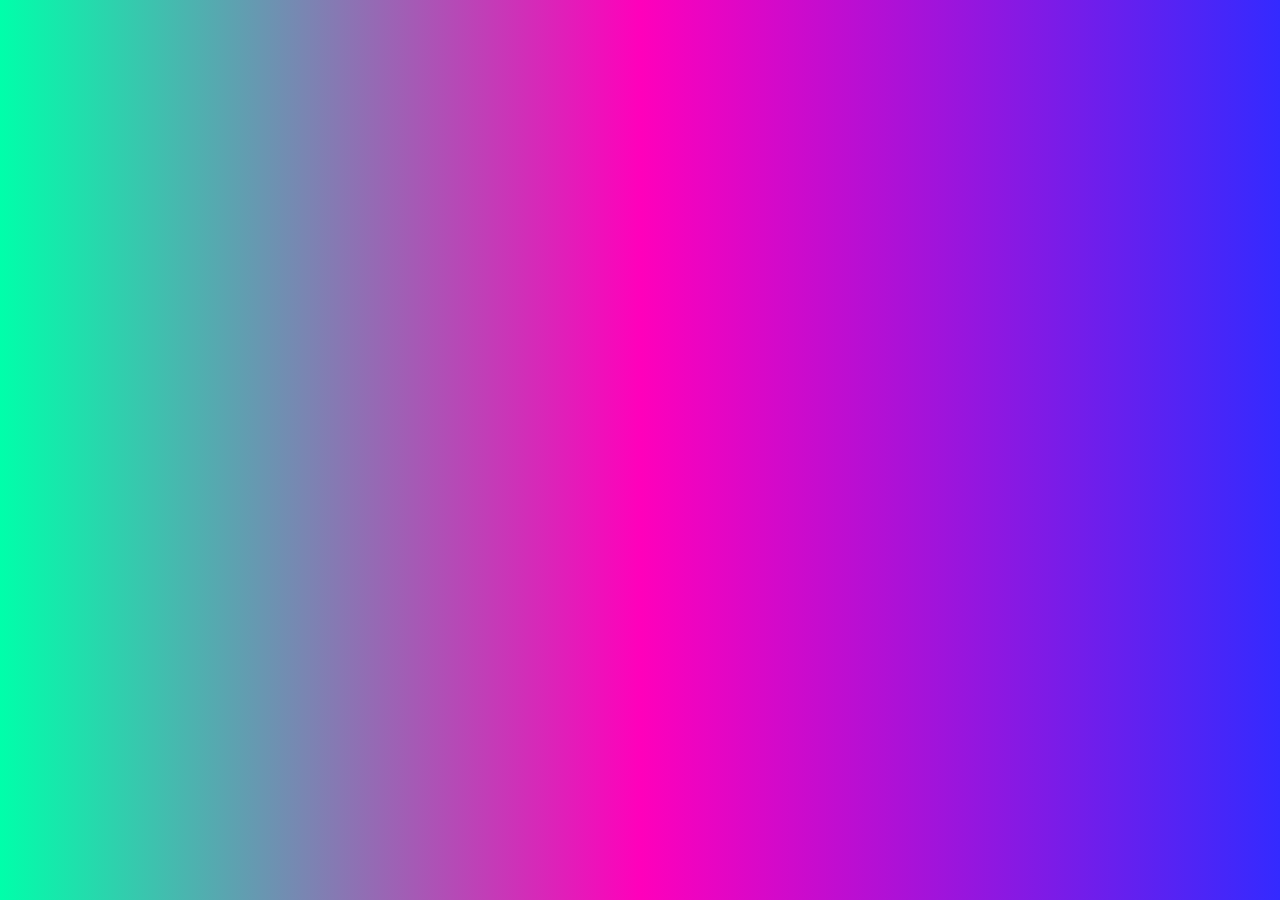
==== tipografias.html @ 95260998 "segundo" ====
<html lang="en">
<head>
  <meta charset="UTF-8">
  <meta name="viewport" content="width=device-width, initial-scale=1.0">
  <title>Tipografía Neón Flex</title>
  <link rel="stylesheet" href="styles.css">
</head>

<body>
  <div class="contenedor">
    
    <img src="" alt="">
  
</div>
</body>
</html>
---- styles.css ----
* {
  margin: 0;
  padding: 0;
  box-sizing: border-box;
}

body {
  display: flex;
  justify-content: center;
  align-items: center;
  height: 100vh;
  background: linear-gradient(to right, #00ffaa, #ff00bb, #342aff);
  animation: changeBackground 2s linear infinite;
}

body {
  display: flex;
  flex-direction: column;
  align-items: center;
  justify-content: center;
  min-height: 100vh;
  font-family: Arial, sans-serif;
  animation: changeBackground 12s linear infinite;
}
  @keyframes changeBackground {
    0% {
      background: linear-gradient(to right, #b42906, #099928, #3c01bb);
      background-size: 400% 400%;
      background-position: 0 50%;
    }
    100% {
      background: linear-gradient(to right, #0392b6, #ba05a8, #c6d404);
      background-size: 400% 400%;
      background-position: 100% 50%;
    }
  }

.contenedor {
  width: 250px;
  position: relative;
}


.logo {
  position: relative;
}

.elipse {
  width: 200%;
  height: auto;
  position: absolute;
  top: 50%;
  left: 50%;
  transform: translate(-50%, -50%);
  animation: rotateAnimation 25s linear infinite;
}

a{
  text-decoration: none;
  color: white;
}

.botones {
  display: flex;
  justify-content: center;
  align-items: center;
  flex-direction: column;
margin-top: 20px;
}

.boton {
  display: flex;
  justify-content: center;
  align-items: center;
  padding: 10px 20px;
  width: 300px;
  height: 50px;
  border: 1px solid white;
  /* background-color: #3f51b5; */
  color: #ffffff;
  text-decoration: none;
  border-radius: 20px;
  font-family: Arial, sans-serif;
  font-size: 16px;
  transition: background-color 0.3s ease;
  margin-top: 20px;
}

.boton:hover {
  background-color: #303f9f;
}

.redes img{
  margin: 20px;
 width: 50px;
}
@media (max-width: 600px) {
  .botones {
      grid-template-columns: repeat(auto-fit, minmax(250px, fr));
  }
}

@media (max-width: 600px) {
  .botones {
      grid-template-columns: repeat(auto-fit, minmax(150px, 1fr));
  }
}



@keyframes rotateAnimation {
  from {
      transform: translate(-50%, -50%) rotate(0deg);
  }
  to {
      transform: translate(-50%, -50%) rotate(360deg);
  }
}

footer {
  text-align: center;
  margin-top: 20px;
}

.redes {
  font-size: 24px;
}

.redes a {
  color: #fff; 
  margin: 0 10px;
}

/* Media query para dispositivos móviles */
@media (max-width: 768px) {
  .redes {
    font-size: 20px;
  }
}


/* MOBILE  */

@media only screen and (max-width: 768px) {
  .contenedor {
    width: 150px;
    position: relative;
  }
}
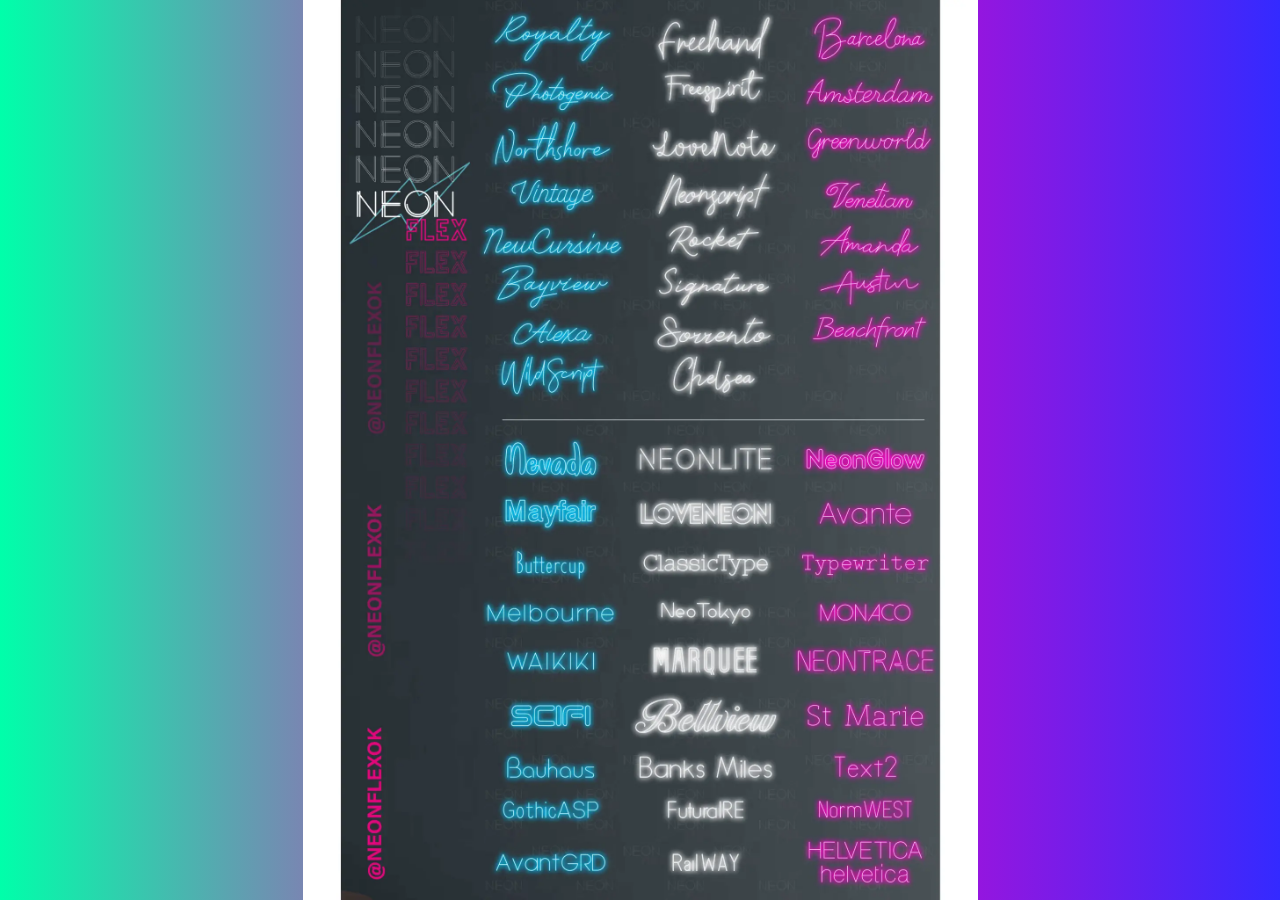
==== commit 78ed7c25: "tipografias" ====
--- a/tipografias.html
+++ b/tipografias.html
@@ -7,9 +7,9 @@
 </head>
 
 <body>
-  <div class="contenedor">
+  <div class="tipos">
     
-    <img src="" alt="">
+    <img src="tipografias.webp" alt="">
   
 </div>
 </body>
--- a/styles.css
+++ b/styles.css
@@ -41,6 +41,18 @@
   position: relative;
 }
 
+.tipos {
+  max-width: 100%;
+  height: auto;
+  overflow: hidden;
+}
+
+.tipos img {
+  width: 100%;
+  height: 100vh;
+  display: block;
+  margin: 0 auto;
+}
 
 .logo {
   position: relative;
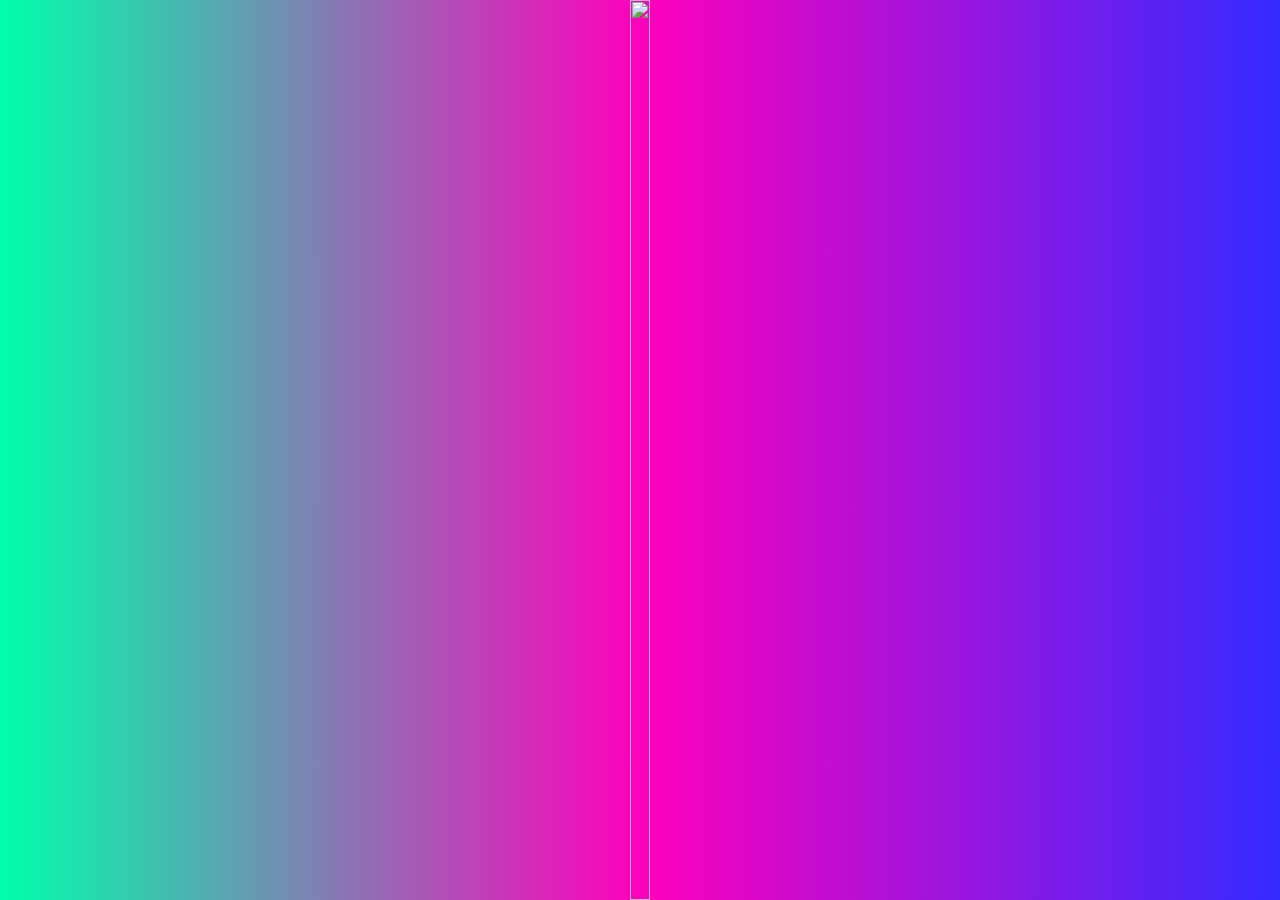
==== commit 249b7448: "tipo" ====
--- a/tipografias.html
+++ b/tipografias.html
@@ -9,7 +9,7 @@
 <body>
   <div class="tipos">
     
-    <img src="tipografias.webp" alt="">
+    <img src="tipografia.png" alt="">
   
 </div>
 </body>
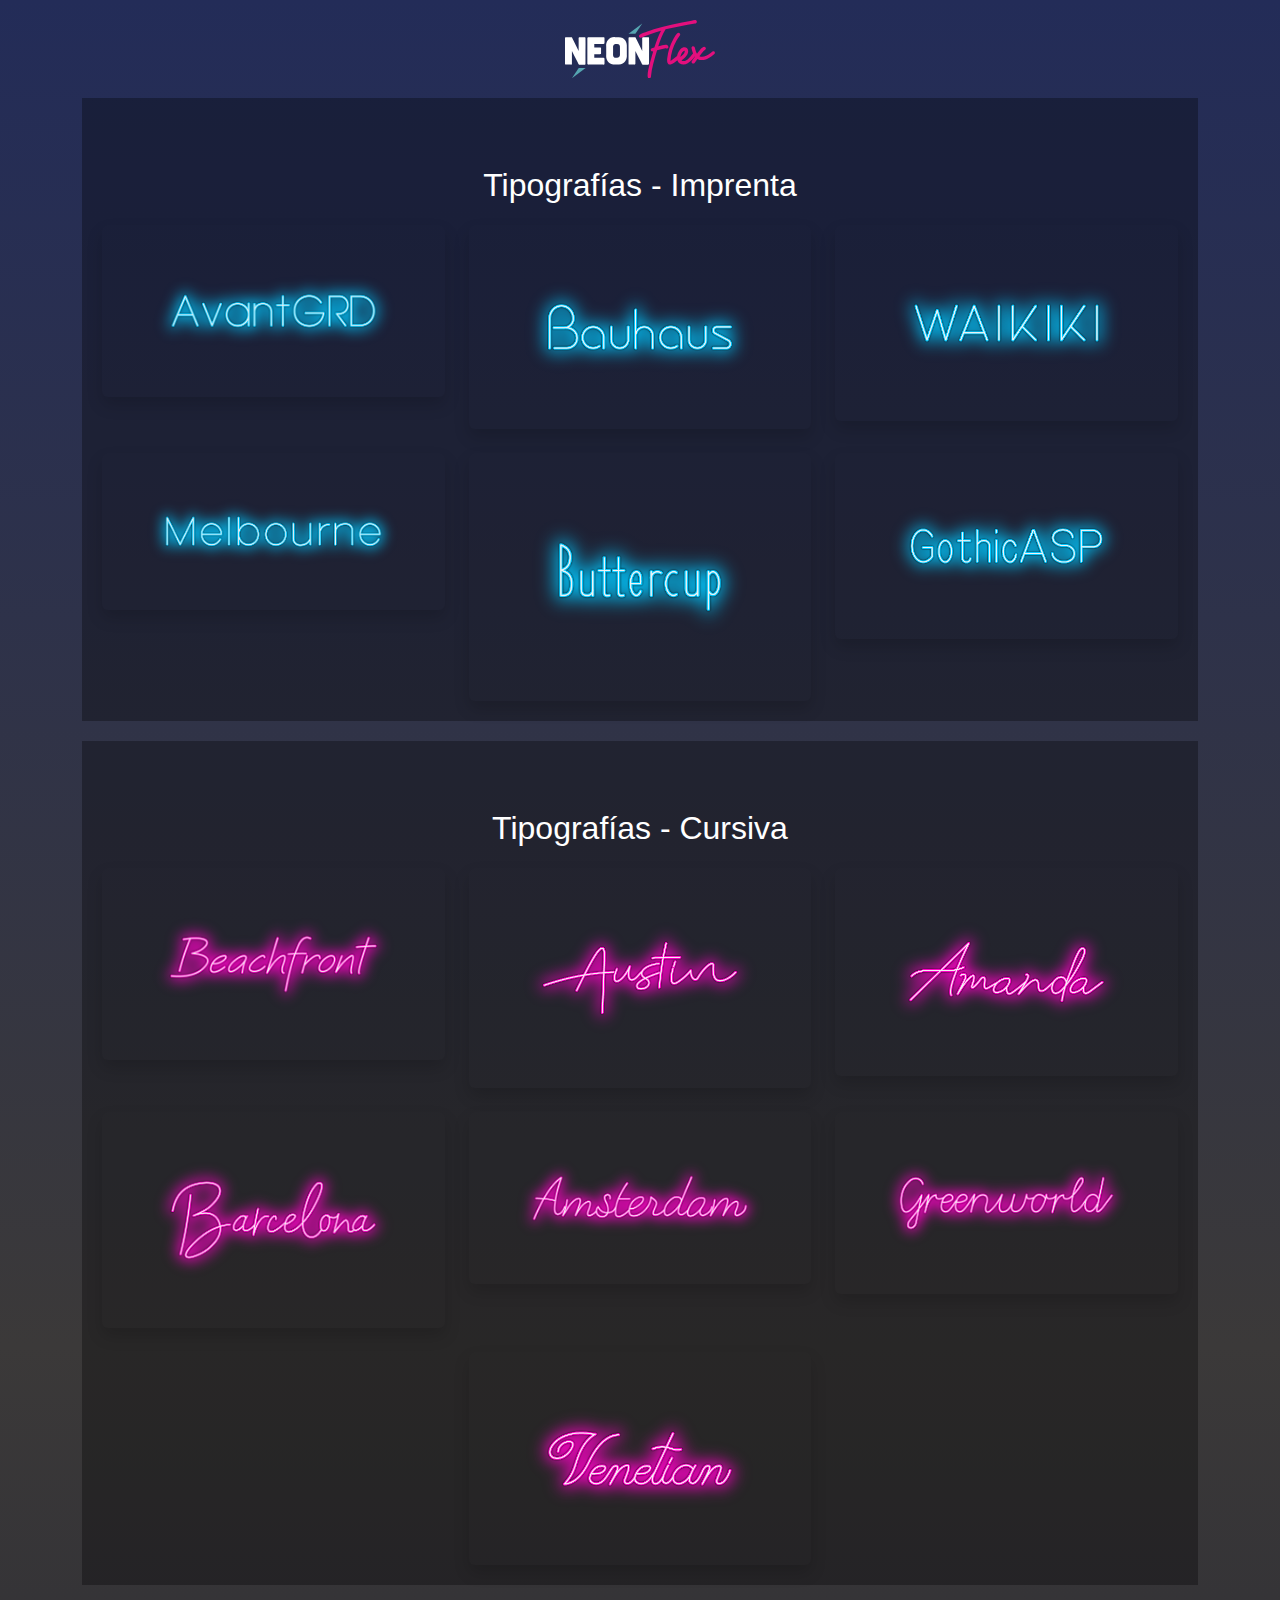
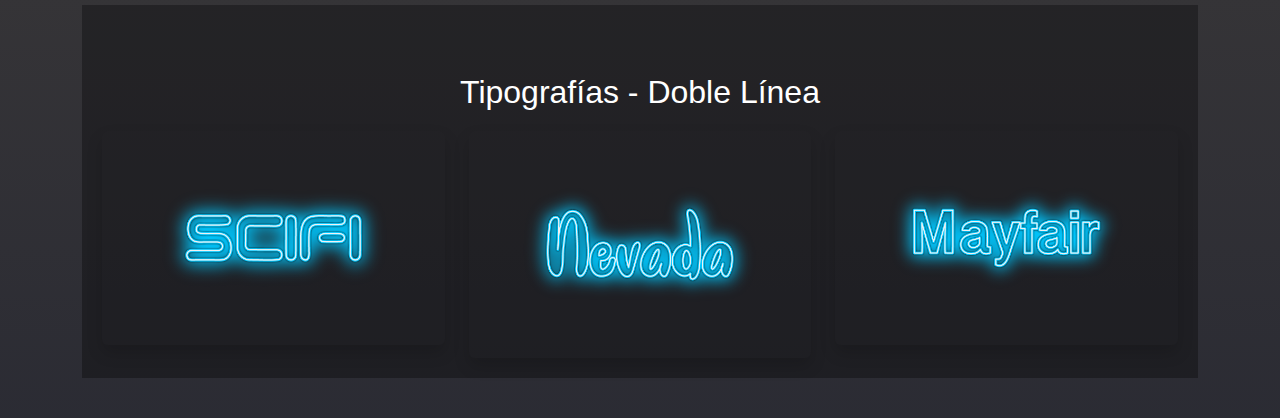
==== commit 1140cdd6: "catalogo de tipografías" ====
--- a/tipografias.html
+++ b/tipografias.html
@@ -1,16 +1,66 @@
-<html lang="en">
 <head>
-  <meta charset="UTF-8">
-  <meta name="viewport" content="width=device-width, initial-scale=1.0">
-  <title>Tipografía Neón Flex</title>
-  <link rel="stylesheet" href="styles.css">
+    <meta charset="UTF-8">
+    <meta name="viewport" content="width=device-width, initial-scale=1.0">
+    <title>Catálogo Tipografías NeonFlex</title>
+    <!-- Bootstrap CSS -->
+    <link href="https://cdn.jsdelivr.net/npm/bootstrap@5.3.0/dist/css/bootstrap.min.css" rel="stylesheet">
+    <link rel="stylesheet" href="styles2.css"> <!-- Archivo CSS externo (opcional) -->
 </head>
 
 <body>
-  <div class="tipos">
-    
-    <img src="tipografia.png" alt="">
-  
-</div>
+    <div class="container my-">
+        <!-- <h1 class="text-center mb-4">Tipografías NeonFlex</h1> -->
+         <div class="logo"><?xml version="1.0" encoding="UTF-8"?>
+            <svg id="Capa_1" data-name="Capa 1" xmlns="http://www.w3.org/2000/svg" viewBox="0 0 30.79 11.97">
+              <defs>
+                <style>
+                  .cls-1 {
+                    fill: #56a6b1;
+                  }
+            
+                  .cls-1, .cls-2, .cls-3 {
+                    stroke-width: 0px;
+                  }
+            
+                  .cls-2 {
+                    fill: #fff;
+                  }
+            
+                  .cls-3 {
+                    fill: #e30f7d;
+                  }
+                </style>
+              </defs>
+              <path class="cls-2" d="M3.97,9.17h-.84c-.15,0-.31.04-.37-.14-.11-.21-.21-.43-.32-.64-.34-.69-.68-1.37-1.02-2.05v2.6c.02.16-.12.24-.26.22H.18c-.26-.02-.16-.33-.18-.51v-3.3c0-.56,0-1.12,0-1.68.03-.16.2-.15.33-.15h.77c.1,0,.21-.02.29.03.07.05.1.16.14.24.07.14.14.28.21.43.35.71.71,1.42,1.06,2.13v-2.35c.01-.13-.04-.28.04-.4.07-.1.21-.06.32-.07h.71c.12,0,.29-.02.33.12.03,1.26,0,2.52,0,3.78v1.16c-.03.24.12.64-.26.59Z"/>
+              <path class="cls-2" d="M17,9.17h-.84c-.15,0-.31.04-.37-.14-.11-.21-.21-.43-.32-.64-.34-.69-.68-1.37-1.02-2.05v2.6c.02.16-.12.24-.26.22h-.97c-.26-.02-.16-.33-.18-.51v-3.3c0-.56,0-1.12,0-1.68.03-.16.21-.15.33-.15h.77c.1,0,.2-.02.29.03.08.05.1.16.15.24.07.14.14.28.21.43.36.71.71,1.42,1.06,2.13v-2.35c.01-.13-.04-.28.04-.4.08-.1.21-.06.32-.07h.71c.12,0,.29-.02.33.12.03,1.26,0,2.52,0,3.78v1.16c-.03.24.12.64-.26.59Z"/>
+              <path class="cls-2" d="M8.11,8.17v.55c0,.35.04.47-.37.44-.3,0-.6,0-.89,0-.36,0-.73,0-1.09,0-.29,0-.59,0-.89,0-.39.05-.25-.34-.28-.59v-4.54c-.03-.6.03-.5.57-.51h2.43c.47,0,.55-.08.52.46v.56c0,.29.01.42-.33.39h-1.77v.69h1.08c.12,0,.28,0,.31.14,0,.37,0,.75,0,1.13-.03.14-.19.14-.31.14h-1.08v.72h1.86c.28-.03.23.23.24.43Z"/>
+              <path class="cls-2" d="M12.69,5.58c.12-1.08-.48-2.06-1.64-2.06h-.79c-1.17-.09-1.93.86-1.8,1.99v1.58c-.1.98.36,1.91,1.41,2.05.4.03.81,0,1.21.01,1.19-.04,1.72-1,1.61-2.1v-1.47ZM11.28,5.74v1.47c0,.37-.33.58-.68.54h-.19c-.62-.03-.55-.6-.54-1.05v-.98c-.03-.29.03-.63.34-.75.12-.05.25-.04.38-.04.57-.04.73.3.69.81Z"/>
+              <path class="cls-1" d="M13.04,2.81l2.82-2.11-1.41,2.11h-1.41Z"/>
+              <path class="cls-1" d="M4.23,9.86l-2.82,2.11,1.41-2.11h1.41Z"/>
+              <path class="cls-3" d="M21.22,5.5c-.13-.79-1.34-.25-1.84-.16-.04.01-.07.02-.11.03-.04.01-.09.02-.13.04.41-1.2.84-2.4,1.51-3.49,1.99-.51,4.02-.87,6.04-1.21.31,0,.51-.39.27-.61-.28-.22-.66.02-.98.03-2.62.46-5.24.95-7.76,1.77-.48.22-3.17.94-3.05,1.39,0,.22.22.4.43.34,1.35-.54,2.7-1.06,4.11-1.44-.57,1.11-.98,2.28-1.37,3.46-.12.03-.24.07-.36.1-.6.06-.46.88.12.69-.18.78-1.62,5.17-.98,5.5.2.12.49-.03.51-.26.17-1.86.75-3.67,1.27-5.46.57-.16,1.13-.34,1.71-.42.07-.02.11.03.17.05.21.07.46-.11.45-.33Z"/>
+              <path class="cls-3" d="M30.68,6.49c-.35-.31-.65.21-.93.37-.61.42-1.41.93-2.15.58.26-.36.5-.73.81-1.04.14-.15.34-.23.46-.39.07-.12.06-.28-.02-.39-.51-.57-1.47.95-1.75,1.32-.14-.23-.25-.49-.32-.76-.07-.22-.08-.48-.22-.67-.21-.24-.63-.06-.6.26.09.37.17.74.32,1.09-.55.6-1.45,2.01-2.38,1.44,3.21-2.2-.04-4.35-.9-.9-.44.35-.85.74-1.34,1,.03-1.47.53-2.93,1.24-4.21.16-.28.34-.55.53-.81.15-.17.33-.42.14-.63-.48-.57-1.13.92-1.37,1.26-.63,1.15-1.04,2.42-1.2,3.72-.09.53-.1,1.53.68,1.4.54-.16.96-.56,1.39-.89.28.94,1.37,1.13,2.12.63.58-.34,1.03-.85,1.45-1.37,0,.01.02.02.03.03-.21.31-.44.61-.65.92-.04.07-.05.15-.03.23.03.17.2.29.37.27.09,0,.18-.06.24-.13.2-.27.39-.54.58-.82.67.4,1.5.24,2.16-.1.48-.24.93-.56,1.32-.93.14-.13.14-.37,0-.5ZM23.98,6.77c.14-.2.3-.42.55-.48.01,0,.03,0,.04,0,.11.55-.52.96-.88,1.29.02-.29.12-.57.29-.81Z"/>
+            </svg></div>
+
+        <!-- Galería Imprenta -->
+        <section>
+            <h2 class="text-center mt-5">Tipografías - Imprenta</h2>
+            <div id="contenedor-imprenta" class="row gy-4 justify-content-center"></div>
+        </section>
+
+        <!-- Galería Cursiva -->
+        <section>
+            <h2 class="text-center mt-5">Tipografías - Cursiva</h2>
+            <div id="contenedor-cursiva" class="row gy-4 justify-content-center"></div>
+        </section>
+
+        <!-- Galería Doble Línea -->
+        <section>
+            <h2 class="text-center mt-5">Tipografías - Doble Línea</h2>
+            <div id="contenedor-doble_linea" class="row gy-4 justify-content-center"></div>
+        </section>
+    </div>
+
+    <!-- Bootstrap JS Bundle -->
+    <script src="https://cdn.jsdelivr.net/npm/bootstrap@5.3.0/dist/js/bootstrap.bundle.min.js"></script>
+    <script src="script.js"></script> <!-- Enlace a tu archivo JS -->
 </body>
-</html>--- a/styles2.css
+++ b/styles2.css
@@ -0,0 +1,60 @@
+body {
+  margin: 0; /* Eliminar márgenes por defecto */
+  padding: 20px;
+  font-family: Arial, sans-serif; /* Cambiar la fuente si es necesario */
+  background: linear-gradient(180deg, #232c58, #3b3939, #1b1e2e, #3c444a); /* Degradado con múltiples colores */
+  background-size: 200% 200%; /* Ampliar el fondo para permitir movimiento */
+  animation: backgroundAnimation 20s ease-in-out infinite; /* Animación con transiciones suaves */
+  color: #ffffff; /* Color del texto */
+}
+
+@keyframes backgroundAnimation {
+  0% {
+    background-position: 0% 0%; /* Posición inicial del fondo */
+  }
+  50% {
+    background-position: 100% 100%; /* Mover el fondo a una nueva posición */
+  }
+  100% {
+    background-position: 0% 0%; /* Regresar a la posición inicial */
+  }
+}
+
+.logo{
+  display: flex;
+  justify-content: center;
+}
+
+
+#Capa_1{
+  width: 150px;
+
+}
+
+h1, h2 {
+  color: #ffffff; /* Color más oscuro para los encabezados */
+  text-align: center;
+  margin: 20px;
+}
+
+section {
+  padding: 20px;
+  margin: 20px auto;
+  max-width: 1200px; /* Ancho máximo de cada sección */
+  background-color: #0000004f;
+}
+
+.galeria {
+  padding: 10px;
+}
+
+
+img {
+  max-width: 100%; /* Asegura que las imágenes sean responsivas */
+  height: auto; /* Mantiene las proporciones */
+  transition: transform 0.2s ease-in-out;
+}
+
+img:hover {
+  transform: scale(1.05); /* Efecto zoom al pasar el mouse */
+}
